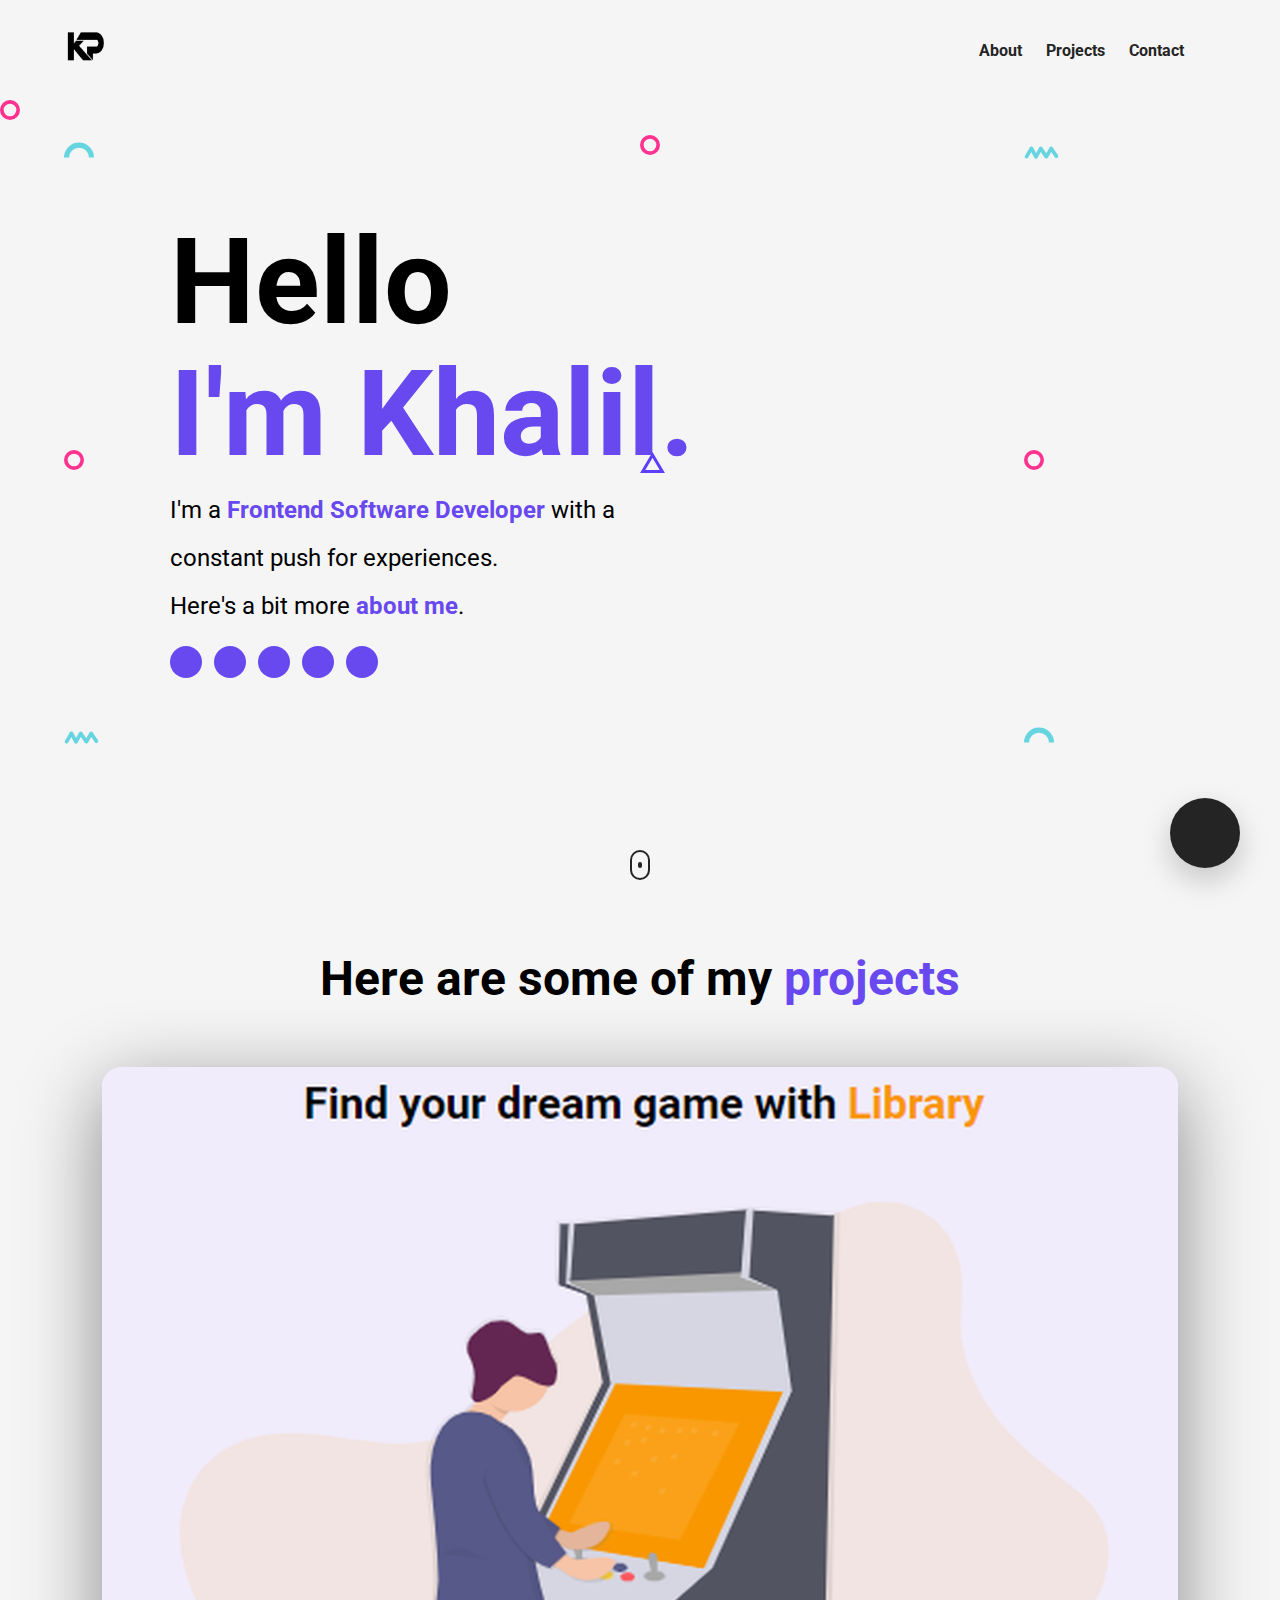
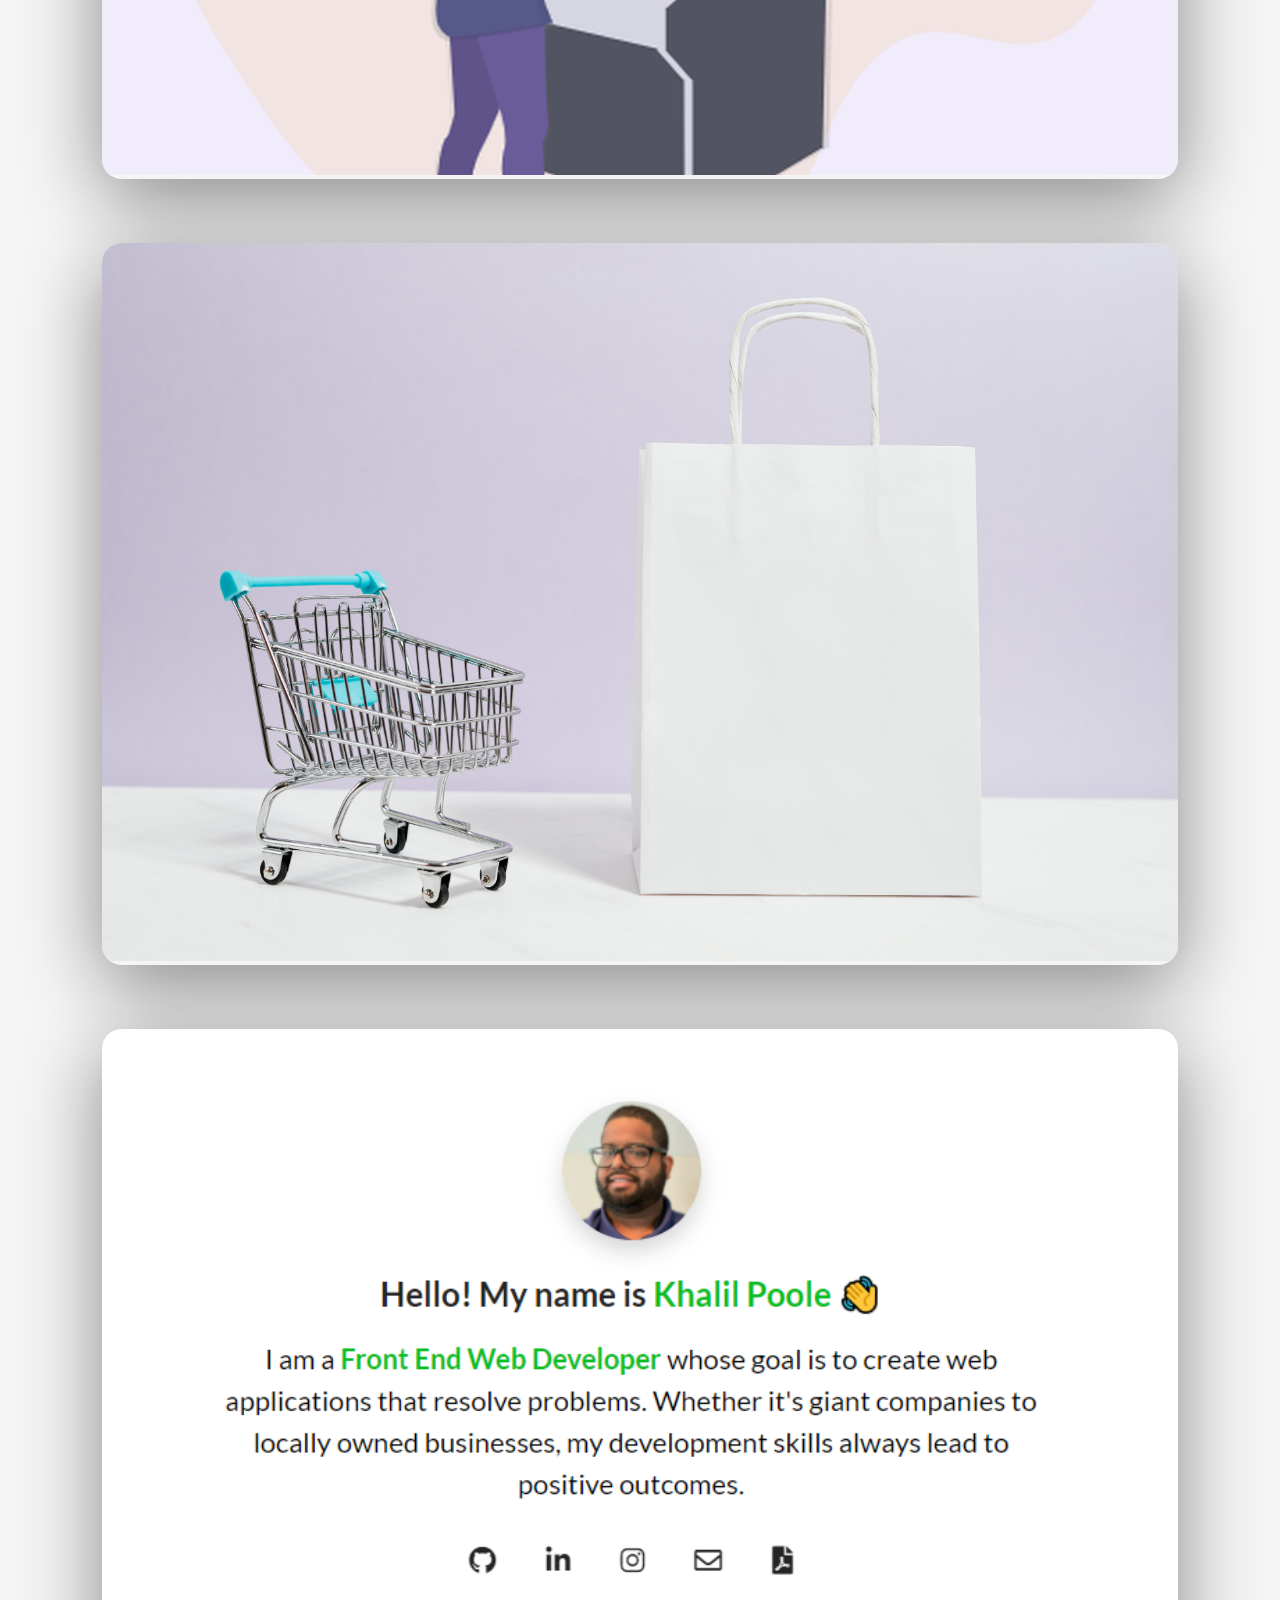
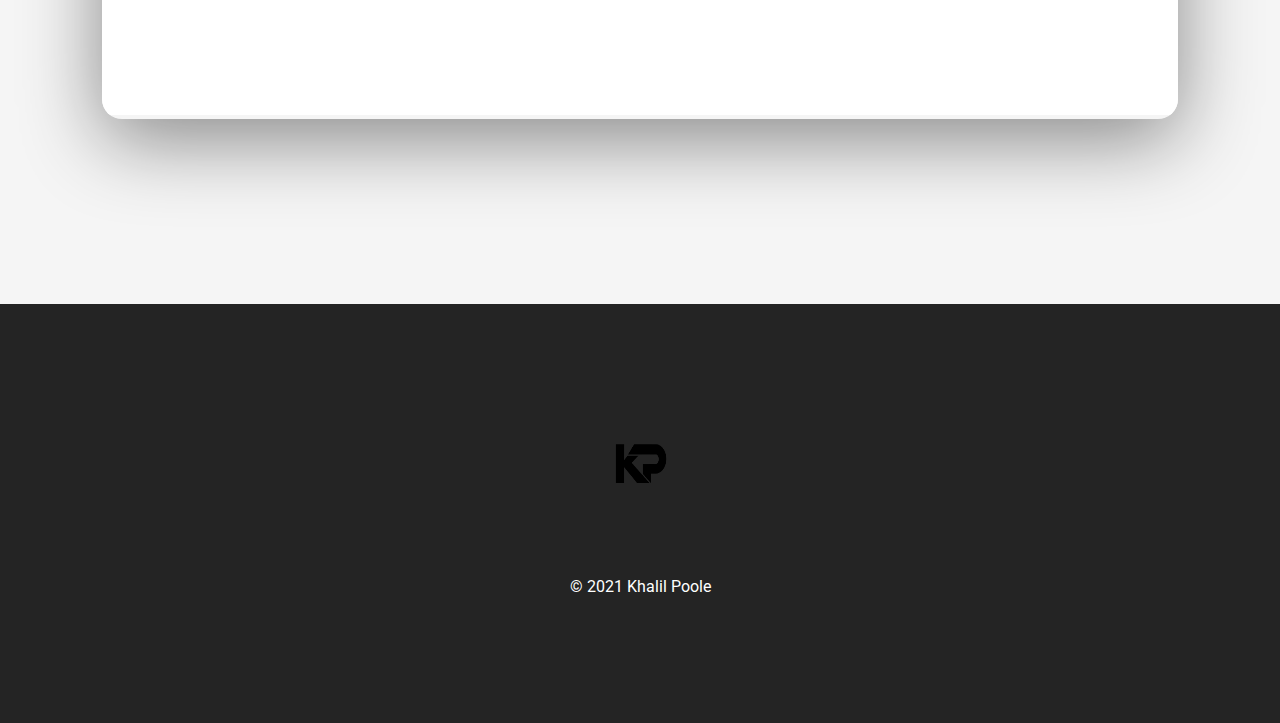
==== index.html @ 21317ccb "Updated Resume" ====
<!DOCTYPE html>
<html lang="en">

<head>
    <meta charset="UTF-8">
    <meta http-equiv="X-UA-Compatible" content="IE=edge">
    <meta name="viewport" content="width=device-width, initial-scale=1.0">
    <link rel="stylesheet" href="styles.css">
    <script src="app.js"></script>
    <script src="https://kit.fontawesome.com/c8e4d183c2.js" crossorigin="anonymous"></script>
    <title>Khalil Poole</title>
    <script type="text/javascript" src="https://cdn.jsdelivr.net/npm/emailjs-com@3/dist/email.min.js"></script>
    <script type="text/javascript">
        (function () {
            emailjs.init("user_VnzhlwlmrXYTBYsgRkktB");
        })();
    </script>
</head>

<body>
    <section id="landing-page" onmousemove="moveBackground(event)">
        <nav>
            <figure>
                <img id="personal-logo" src="logonew.png" alt="">
            </figure>
            <ul class="nav__link--list">
                <li class="nav__link" onclick="toggleModal()">
                    <a href="#" class="
                    nav__link--anchor
                    link__hover-effect
                    link__hover-effect--black">About</a>
                </li>
                <li class="nav__link">
                    <a href="#projects" class="
                    nav__link--anchor
                    link__hover-effect
                    link__hover-effect--black">Projects</a>
                </li>
                <li class="nav__link" onclick="toggleModal()">
                    <a href="#" class="
                    nav__link--anchor
                    link__hover-effect
                    link__hover-effect--black">Contact</a>
                </li>
                <li class="nav__link click">
                    <a href="#" class="
                    nav__link--anchor
                    link__hover-effect
                    link__hover-effect--black
                    "><i class="fas fa-adjust" onclick="toggleContrast()"></i></a>
                </li>
            </ul>
        </nav>
        <header class="header">
            <div class="header__content">
                <h1 class="title">Hello</h1>
                <h1 class="title blue">I'm Khalil.</h1>
                <p class="header__para">
                    I'm a <b class="blue">Frontend Software Developer</b> with a constant push
                    for experiences.
                    <br>
                    Here's a bit more <b class="blue click" onclick="toggleModal()">about me</b>.
                </p>
                <div class="social__list">
                    <a href="https://github.com/khalil-poole" class="social__link click">
                        <i class="fab fa-github"></i>
                    </a>
                    <a href="https://www.linkedin.com/in/khalilpoole/" class="social__link click">
                        <i class="fab fa-linkedin-in"></i>
                    </a>
                    <a href="https://twitter.com/KP_Develops" class="social__link click">
                        <i class="fab fa-twitter"></i>
                    </a>
                    <a href="https://www.instagram.com/kp_develops/" class="social__link click">
                        <i class="fab fa-instagram"></i>
                    </a>
                    <a href="Resume10-18-23Latest.pdf" target="_blank" class="social__link click">
                        <i class="fas fa-file-pdf"></i>
                    </a>
                </div>
            </div>
        </header>
        <a href="#">
            <button class="mail__btn click" onclick="toggleModal()">
                <i class=" fas fa-envelope"></i>
            </button>
        </a>
        <a href="#projects" class="scroll">
            <div class="scroll__icon click"></div>
        </a>
        <div class="modal">
            <div class="modal__half modal__about">
                <h3 class="modal__title">Here's a bit about me</h3>
                <h4 class="modal__sub--title modal__sub--title--about">Frontend Software Developer</h4>
                <p class="modal__para">
                    I'm a 30 year-old <b class="blue">front end web developer</b> with a strong passion for delivering
                    great <b class="blue">user
                        experiences.</b>
                    <br>
                    I currently solve extremely difficult engineering problems and learn new challenges from others
                    consisting of some of the most <b class="blue">talented</b> and <b class="blue">experienced</b>
                    software developers every day.
                </p>
                <div class="modal__languages">
                    <figure class="modal__language">
                        <img class="modal__language--img"
                            src="https://upload.wikimedia.org/wikipedia/commons/thumb/3/38/HTML5_Badge.svg/240px-HTML5_Badge.svg.png"
                            alt="">
                        <span class="language__name">HTML</span>
                    </figure>
                    <figure class="modal__language">
                        <img class="modal__language--img"
                            src="https://cdn.iconscout.com/icon/free/png-256/css-131-722685.png" alt="">
                        <span class="language__name">CSS</span>
                    </figure>
                    <figure class="modal__language">
                        <img class="modal__language--img"
                            src="https://cdn.iconscout.com/icon/free/png-256/javascript-1-225993.png" alt="">
                        <span class="language__name">JavaScript</span>
                    </figure>
                    <figure class="modal__language">
                        <img class="modal__language--img"
                            src="https://cdn.iconscout.com/icon/free/png-256/react-3-1175109.png" alt="">
                        <span class="language__name">React</span>
                    </figure>
                    <figure class="modal__language">
                        <img class="modal__language--img"
                            src="https://cdn.iconscout.com/icon/free/png-128/angular-3-226070.png" alt="">
                        <span class="language__name">Angular</span>
                    </figure>
                </div>
            </div>
            <div class="modal__half modal__contact">
                <i class="fas fa-times modal__exit click" onclick="toggleModal()"></i>
                <h3 class="modal__title modal__title--contact">
                    Let's have a chat!
                </h3>
                <h4 class="modal__sub--title modal__sub-title--contact">
                    I love to hear from you about amazing opportunities.
                </h4>
                <form id="contact__form" onsubmit="contact(event)">
                    <div class="form__item">
                        <label class="form__item--label">Name</label>
                        <input type="text" class="input" name="user_name" required></input>
                    </div>
                    <div class="form__item">
                        <label class="form__item--label">Email</label>
                        <input type="email" class="input" name="user_email" required></input>
                    </div>
                    <div class="form__item">
                        <label class="form__item--label">Message</label>
                        <textarea type="text" class="input" name="message" required></textarea>
                    </div>
                    <button id="contact__submit" class="form__submit">
                        Send
                    </button>
                </form>
                <div class="modal__overlay modal__overlay--loading">
                    <i class="fas fa-spinner"></i>
                </div>
                <div class="modal__overlay modal__overlay--success">
                    Thanks for the message! Looking forward to speaking to you soon.
                </div>
            </div>
        </div>
        <img src="semi circle.svg" class="shape shape--0">
        <img src="circle.svg" class="shape shape--1">
        <img src="squiggly.svg" class="shape shape--2">
        <img src="circle.svg" class="shape shape--3">
        <img src="triangle.svg" class="shape shape--4">
        <img src="circle.svg" class="shape shape--5">
        <img src="squiggly.svg" class="shape shape--6">
        <img src="circle.svg" class="shape shape-7">
        <img src="semi circle.svg" class="shape shape--8">
    </section>
    <section id="projects">
        <div class="container">
            <div class="row">
                <h1 class="section__title">
                    Here are some of my <span class="blue">projects</span>
                </h1>
                <ul class="project__list">
                    <li class="project">
                        <div class="project__wrapper">
                            <img src="ProjectScreen3.png" class="project__img" alt="">
                            <div class="project__wrapper--bg"></div>
                            <div class="project__description">
                                <h3 class="project__description--title">
                                    E-Commerce
                                </h3>
                                <h4 class="project__description--sub-title">
                                    HTML, CSS, JavaScript, React
                                </h4>
                                <p class="project__description--para">
                                    Utilizing best practices for the front-end to create an ease-of-use UI for clients.
                                </p>
                                <div class="project__description--links">
                                    <a href="https://github.com/khalil-poole/commerce-react"
                                        class="project__description--link">
                                        <i class="fab fa-github"></i>
                                    </a>
                                    <a href="https://commerce-app-react.herokuapp.com/"
                                        class="project__description--link">
                                        <i class="fas fa-link"></i>
                                    </a>
                                </div>
                            </div>
                        </div>
                        <div class="project__wrapper">
                            <img src="pexels3.jpg" class="project__img" alt="">
                            <div class="project__wrapper--bg"></div>
                            <div class="project__description">
                                <h3 class="project__description--title">
                                    Email Marketing
                                </h3>
                                <h4 class="project__description--sub-title">
                                    HTML, CSS
                                </h4>
                                <p class="project__description--para">
                                    Ready to advertise a new product? This coding template will always be ready to show
                                    off the latest and greatest for the public to see!
                                </p>
                                <div class="project__description--links">
                                    <a href="https://github.com/khalil-poole/html-email-august-2021"
                                        class="project__description--link">
                                        <i class="fab fa-github"></i>
                                    </a>
                                    <a href="https://khalil-poole.github.io/html-email-august-2021/"
                                        class="project__description--link">
                                        <i class="fas fa-link"></i>
                                    </a>
                                </div>
                            </div>
                        </div>
                        <div class="project__wrapper">
                            <img src="EarlyPortfolio.png" class="project__img" alt="">
                            <div class="project__wrapper--bg"></div>
                            <div class="project__description">
                                <h3 class="project__description--title">
                                    My First Portfolio
                                </h3>
                                <h4 class="project__description--sub-title">
                                    HTML, CSS
                                </h4>
                                <p class="project__description--para">
                                    This was early on in my coding journey. I decided to use this to showcase how far I
                                    have come
                                    and my drive to further expand on my experiences going from this point.
                                </p>
                                <div class="project__description--links">
                                    <a href="https://github.com/khalil-poole/portfolio-first"
                                        class="project__description--link">
                                        <i class="fab fa-github"></i>
                                    </a>
                                    <a href="https://khalil-poole.github.io/portfolio-first/"
                                        class="project__description--link">
                                        <i class="fas fa-link"></i>
                                    </a>
                                </div>
                            </div>
                        </div>
                    </li>
                </ul>
            </div>
        </div>
    </section>
    <footer>
        <div class="container">
            <div class="row footer__row">


                <figure>
                    <img src="logonew.png" class="footer__logo--img" alt="">
                </figure>
                <div class="footer__social--list">
                    <a href="https://github.com/khalil-poole" target="_blank" class="
                            footer__social--link
                            link__hover-effect
                            link__hover-effect--white
                            ">
                            <i class="fab fa-github fa-3x"></i>
                    </a>

                    <a href="https://www.linkedin.com/in/khalilpoole/" target="_blank" class="
                            footer__social--link
                            link__hover-effect
                            link__hover-effect--white
                            ">
                            <i class="fab fa-linkedin-in fa-3x"></i>
                    </a>

                    <a href="https://twitter.com/KP_Develops" target="_blank" class="
                            footer__social--link
                            link__hover-effect
                            link__hover-effect--white
                            ">
                            <i class="fab fa-twitter fa-3x"></i>
                    </a>

                    <a href="https://www.instagram.com/kp_develops/" target="_blank" class="
                    footer__social--link
                    link__hover-effect
                    link__hover-effect--white
                    ">
                    <i class="fab fa-instagram fa-3x"></i>
                    </a>

                    <a href="Resume10-18-23Latest.pdf" target="_blank" class="
                            footer__social--link
                            link__hover-effect
                            link__hover-effect--white
                            ">
                            <i class="fas fa-file-pdf fa-3x"></i>
                    </a>

                </div>
                <div class="footer__copyright">© 2021 Khalil Poole</div>
            </div>
    </footer>
</body>

</html>
---- styles.css ----
@import url('https://fonts.googleapis.com/css2?family=Roboto:wght@100;300;400;500;700;900&display=swap');

* {
    margin: 0;
    padding: 0;
    box-sizing: border-box;
    font-family: 'Roboto', sans-serif;
}

html {
    scroll-behavior: smooth;
}

li {
    list-style-type: none;
}


p {
    line-height: 1.5;
    font-size: 16px;
}

a {
    text-decoration: none;
}

button {
    cursor: pointer;
}

section {
    background-color: rgb(245, 245, 245);
    transition: all 300ms ease;
}

input, textarea {
    width: 100%;
    background-color: #242424;
    color: #fff;
    outline: none;
    border: 3px solid #c0c4cc;
    border-top: none;
    border-left: none;
    border-right: none;
    height: 40px;
    transition: all 300ms ease;
}

input:hover,
textarea:hover {
    border-color: #dcdfe6;
}

input:focus,
textarea:focus {
    border-color: #6849f0;
}

textarea {
    resize: vertical;
    height: 100px;
    margin-top: 8px;
}

label {
    font-size: 14px;
    font-weight: bold;
}





.container {
    padding: 50px 0;
    width: 100%;
}

.row {
    width: 100%;
    max-width: 1100px;
    margin: 0 auto;
    padding: 0 12px;
}

.header {
    /*Centering to the page*/ 
    position: absolute;
    top: 50%;
    left: 50%;
    transform: translate(-50%, -50%);
    /*-----------------*/
    width: 100%;
    max-width: 1000px;
    padding: 0 30px;
}

.header__para {
    font-size: 24px;
    line-height: 2;
    max-width: 500px;
}

.social__list {
    margin-top: 16px;
    display: flex;
}

.social__link {
    background-color: #6849f0;
    color: #fff;
    padding: 6px;
    width: 32px;
    height: 32px;
    font-size: 14px;
    margin-right: 12px;
    display: flex;
    justify-content: center;
    align-items: center;
    border-radius: 50%;
}

.click {
    cursor: pointer;
    transition: all 300ms ease;
}

.click:hover {
    transform: scale(1.1);
}

.click:active {
    transform: scale(0.8);
}

.title {
    font-size: 120px;
    margin-bottom: 12px;
    text-align: left;
    line-height: 1;
}


.blue {
    color: #6849f0 !important;
}

.link__hover-effect {
    position: relative;
}

.link__hover-effect:after {
    content: "";
    position: absolute;
    bottom: -3px;
    height: 3px;
    width: 0;
    left: 0;;
    transition: all 300ms ease;
}

.link__hover-effect--white:after {
    background-color: #fff;
}

.link__hover-effect--black:after {
    background-color: #242424;
}

.link__hover-effect:hover:after {
    left: 0;
    width: 100%;
}

nav, 
.scroll, 
.header {
    opacity: 1;
    visibility: visible;
    transition: all 600ms 800ms;
}

.modal--open nav, 
.modal--open .scroll, 
.modal--open .header {
    opacity: 0;
    visibility: hidden;
    transition: all 400ms;
}


/*DARK MODE*/
.dark-theme .title,
.dark-theme .section__title,
.dark-theme .section__sub-title,
.dark-theme .nav__link--anchor,
.dark-theme .fa-adjust,
.dark-theme .header__para
{
    color: #fff;
}

.dark-theme section {
    background-color: #242424;
}

.dark-theme #personal-logo,
.dark-theme .footer__logo--img {
    filter: invert();
}

.dark-theme .scroll__icon {
    border-color: #fff;
}

.dark-theme .scroll__icon:after
.dark-theme .link__hover-effect--black:after {
    background-color: #fff;
}


.dark-theme .mail__btn {
    background-color: #fff;
    color: #242424;
}


/*=============================================================================*/


/*LANDING PAGE*/

#landing-page {
    min-height: 100vh; /*Skips the next section*/

}

.mail__btn {
    width: 70px;
    height: 70px;
    font-size: 32px;
    border-radius: 50%;
    border: none;
    background-color: #242424;
    color: #fff;
    position: absolute;
    bottom: 32px;
    right: 40px;
    position: fixed;
    z-index: 100;
    box-shadow: 0 12px 30px 0 rgb(0, 0, 0, 0.2);
}

.scroll {
    position: absolute;
    bottom: 20px;
    left: 50%;
    transform: translateX(-50%);
}

.scroll__icon {
    width: 20px;
    height: 30px;
    border: 2px solid #242424;
    border-radius: 24px;
    display: flex;
    align-items: center;
    justify-content: center;
}

.scroll__icon:after {
    content: "";
    width: 4px;
    height: 6px;
    background-color: #242424;
    border-radius: 2px;
    animation: scroll 1000ms infinite alternate-reverse;
}

@keyframes scroll {
    0% {
        transform: translateY(3px);
    }

    100% {
        transform: translateY(-3px);
    }
}


/*=============================================================================*/



/*NAVIGATION*/

nav {
    display: flex;
    justify-content: space-between;
    align-items: center;
    width: 100%;
    max-width: 1200px;
    margin: 0 auto;
    height: 100px;
    padding: 0 20px;
}

.nav__link--list {
   display: flex;
}

.nav__link {
    margin: 0 12px;
}

.nav__link--anchor {
    text-decoration: none;
    font-size: 16px;
    color: #242424;
    font-weight: 700;
}

#personal-logo {
    width: 50px;
    height: 50px;
}

.fa-adjust {
    font-size: 20px;
}

/*=============================================================================*/


/*MODAL*/


.modal {
    position: absolute;
    top: 50%;
    left: 50%;
    transform: translate(-50%, -50%);
    width: 90%;
    max-width: 1100px;
    height: 700px;
    border-radius: 20px;
    overflow: hidden;
    display: flex;
    visibility: hidden;
    z-index: -1;
    transition:  visibility 1s, z-index 1s, box-shadow 0.5s ease;
}

.modal--open .modal {
    z-index: 60;
    box-shadow: 0 20px 80px 0 rgb(0, 0, 0, 0.55);
    visibility: visible;
}

.modal__half {
    width: 50%;
    padding: 40px 72px;
    display: flex;
    flex-direction: column;
    justify-content: center;
    position: relative;
    transition: all 300ms ease-in;
}



.modal--open .modal__about,
.modal--open .modal__contact {
    transform: translateX(0%);
}

.modal__about {
    background-color: rgb(245, 245, 245);
    transform: translateX(-110%);
}

.modal__contact {
    background-color: #242424;
    color: #fff;
    transform: translateX(110%);
}

.modal__languages {
    display: flex;
    flex-wrap: wrap;
}

.modal__language {
    width: 25%;
    padding: 16px;
    position: relative;
    display: flex;
    flex-direction: column;
    align-items: center;
    transition: all 300ms ease;
}

.modal__language:hover .language__name {
    transform: scale(1);
}

.modal__language:hover {
    filter: brightness(80%);
    transform: scale(0.9);
}

.language__name {
    position: absolute;
    bottom: -10px;
    transform: scale(0);
    transition: all 300ms ease;
}

.modal__language--img {
    width: 100%;
}

.modal__title {
    font-size: 26px;
}

.modal__sub--title {
    margin: 12px 0 24px 0;
    font-size: 14px;
}

.modal__para {
    margin-bottom: 12px;
    line-height: 1.75;
}

.form__item {
    margin-bottom: 20px;
}

.form__submit {
    background-color: #6849f0;
    border: 2px solid #6849f0;
    color: #fff;
    font-weight: 700;
    width: 100%;
    max-width: 240px;
    padding: 12px 24px;
    font-size: 20px;
    transition: all 300ms ease;
}

.form__submit:hover {
    border-color: #fff;
    background-color: transparent;
}

.form__submit:active {
    border-color: #6849f0;
    color: #6849f0;
}

.modal__overlay {
    position: absolute;
    top: 0;
    left: 0;
    width: 100%;
    height: 100%;
    display: flex;
    align-items: center;
    justify-content: center;
    z-index: -1;
    display: none;
}

.modal__overlay--loading {
    background-color: #242424;
    font-size: 80px;
    
}



.modal__overlay--success {
   background-color: #4bb543;
   font-size: 40px;
   font-weight: 700;
   text-align: center;
   padding: 28px;
}

.modal__overlay--visible {
    z-index: 1;
    display: flex;
}

.fa-spinner {
    animation: spinner 750ms infinite linear;
}

@keyframes spinner {
    0% {
        transform: rotate(0);
    }

    100% {
        transform: rotate(360deg);
    }
}

.modal__exit {
    position: absolute;
    top: 30px;
    right: 40px;
    color: #fff;
    font-size: 36px;
    z-index: 100;
}

/*=============================================================================*/



/*PROJECTS*/

.section__title {
    text-align: center;
    font-size: 48px;
    margin-bottom: 60px;
}

.project {
    margin-bottom: 135px;
}

.project__img {
    width: 100%;
    transition: all 600ms ease;
}

.project__wrapper {
    position: relative;
    border-radius: 20px;
    box-shadow: 0 20px 80px 0 rgb(0, 0, 0, 0.45);
    overflow: hidden;
}

.project__wrapper:hover .project__description {
    opacity: 1;
    transform: translateY(-50%);
}

.project__wrapper:hover .project__img {
    transform: scale(1.07);
    filter: blur(5px);
}

.project__description {
    position: absolute;
    top: 50%;
    left: 90px;
    transform: translateY(100%);
    opacity: 0;
    transition: opacity 300ms, transform 450ms ease;
    color: #fff;
    max-width: 550px;
}

.project__wrapper:hover .project__wrapper-bg {
    opacity: 0.7;
    visibility: visible;
}

.project__wrapper--bg {
    position: absolute;
    top: 0;
    left: 0;
    width: 100%;
    height: 100%;
    background-color: #1c1d25;
    opacity: 0;
    transition: all 450ms ease;
    visibility: hidden;
}

.project__description--title {
    font-size: 40px;
}

.project__description--sub-title {
    margin-top: 8px;
}

.project__description--link {
    color: #fff;
    font-size: 20px;
    margin-right: 16px;
}

.project__description--para {
    margin: 16px 0;
}

.project__img {
    width: 100%;
    transition: all 600ms ease;
}

.project__wrapper {
    position: relative;
    border-radius: 20px;
    box-shadow: 0 20px 80px 0 rgb(0, 0, 0, 0.45);
    overflow: hidden;
    margin-bottom: 64px;
}

.project__wrapper:hover .project__description {
    opacity: 1;
    transform: translateY(-50%);
}

.project__wrapper:hover .project__img {
    transform: scale(1.07);
    filter: blur(5px);
}

.project__description {
    position: absolute;
    top: 50%;
    left: 90px;
    transform: translateY(100%);
    opacity: 0;
    transition: opacity 300ms, transform 450ms ease;
    color: #fff;
    max-width: 550px;
}

.project__wrapper:hover .project__wrapper--bg {
    opacity: 0.7;
    visibility: visible;
}

.project__wrapper-bg {
    position: absolute;
    top: 0;
    left: 0;
    width: 100%;
    height: 100%;
    background-color: #1c1d25;
    opacity: 0;
    transition: all 450ms ease;
    visibility: hidden;
}

.project__description--title {
    font-size: 40px;
}

.project__description--sub-title {
    margin-top: 8px;
}

.project__description--link {
    color: #fff;
    font-size: 20px;
    margin-right: 16px;
}

.project__description--para {
    margin: 16px 0;
}

/*=============================================================================*/




/*FOOTER*/

footer {
    position: relative;
    background-color: #242424;
    display: flex;
    padding: 6% 0;
}


.footer__row {
    display: flex;
    flex-direction: column;
    align-items: center;
}

.footer__logo--img {
    width: 70px;
    height: 70px;
}

.footer__social--list {
    width: 100%;
    max-width: 500px;
    display: flex;
    justify-content: space-around;
    margin: 36px;
}

.footer__social--link,
.footer__copyright {
    color: #fff;
}


/*=============================================================================*/


/*SHAPES

first row
height = 15vh;

second row
height = 50vh;

third row
height = 80vh;

first column
width = 5vw;

second column
width = 50vw;

third column
width = 80vw;

*/

.shape {
    position: fixed;

}

.shape--0 {
    top: 15vh;
    left: 5vw;
}

.shape--1 {
    top: 15vh;
    left: 50vw;
}

.shape--2 {
    top: 15vh;
    left: 80vw;
}

.shape--3 {
    top: 50vh;
    left: 5vw;
}

.shape--4 {
    top: 50vh;
    left: 50vw;
}

.shape--5 {
    top: 50vh;
    left: 80vw;
}

.shape--6 {
    top: 80vh;
    left: 5vw;
}

.shape--7 {
    top: 80vh;
    left: 50vw;
}

.shape--8 {
    top: 80vh;
    left: 80vw;
}



/*RESPONSIVE*/ 

/*Small phones, tables, large smart phones*/

@media (max-width: 768px) {
    .title {
        font-size: 80px;
    }
    .header__para {
        font-size: 20px;
    }
    .modal {
        top: 0;
        left: 0;
        height: auto;
        transform: none;
        width: 100%;
        flex-direction: column-reverse;
        border-radius: 0;
    }
    .modal__half {
        width: 100%;
    }
}

/*Smaller Phones*/

@media (max-width: 375px) {
    .title {
        font-size: 52px;
    }
    .header__para {
        font-size: 18px;
    }
    .nav__link:first-child {
        display: none;
    }
    .project__description--para {
        display: none;
    }
    .project__description {
        left: 0;
        padding: 0;
        width: 100%;
        text-align: center;
    }
    .project__description--sub-title {
        margin-bottom: 8px;
    }
    .modal__half {
        padding: 40px;
    }
}
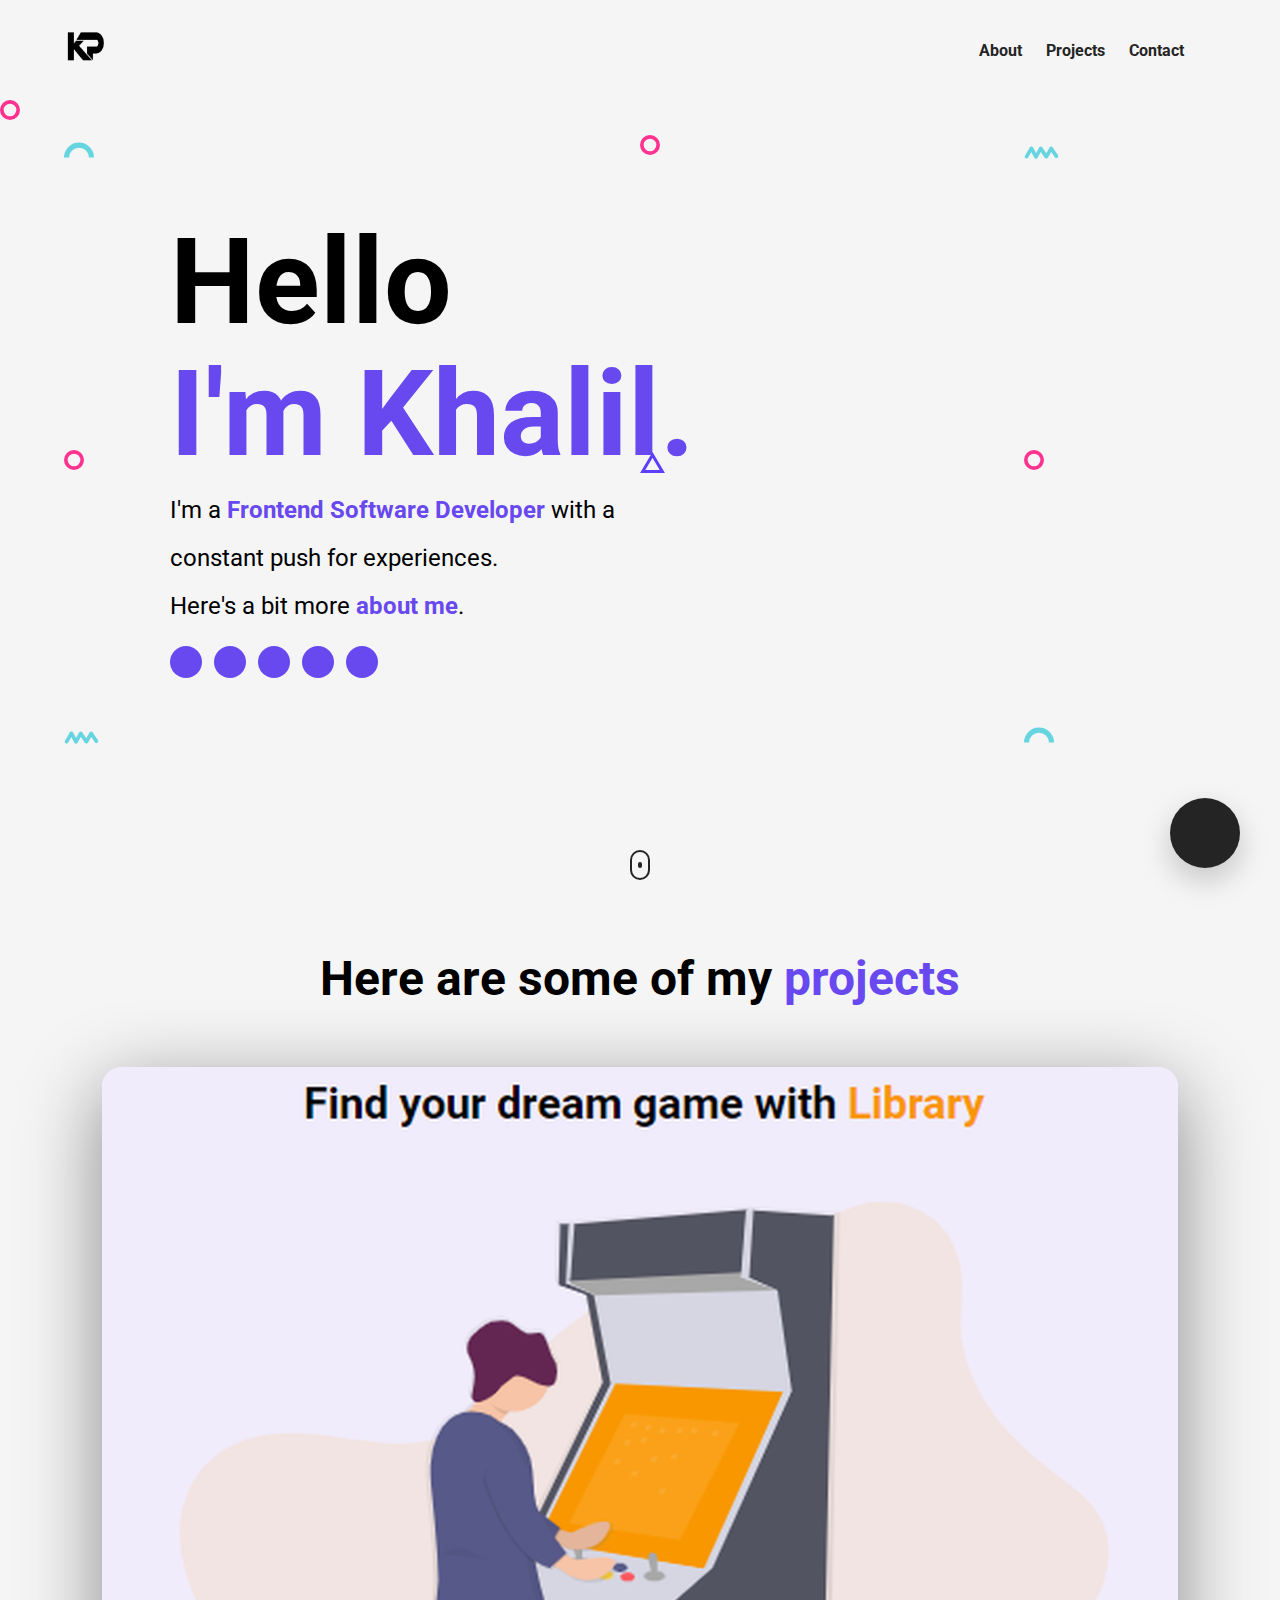
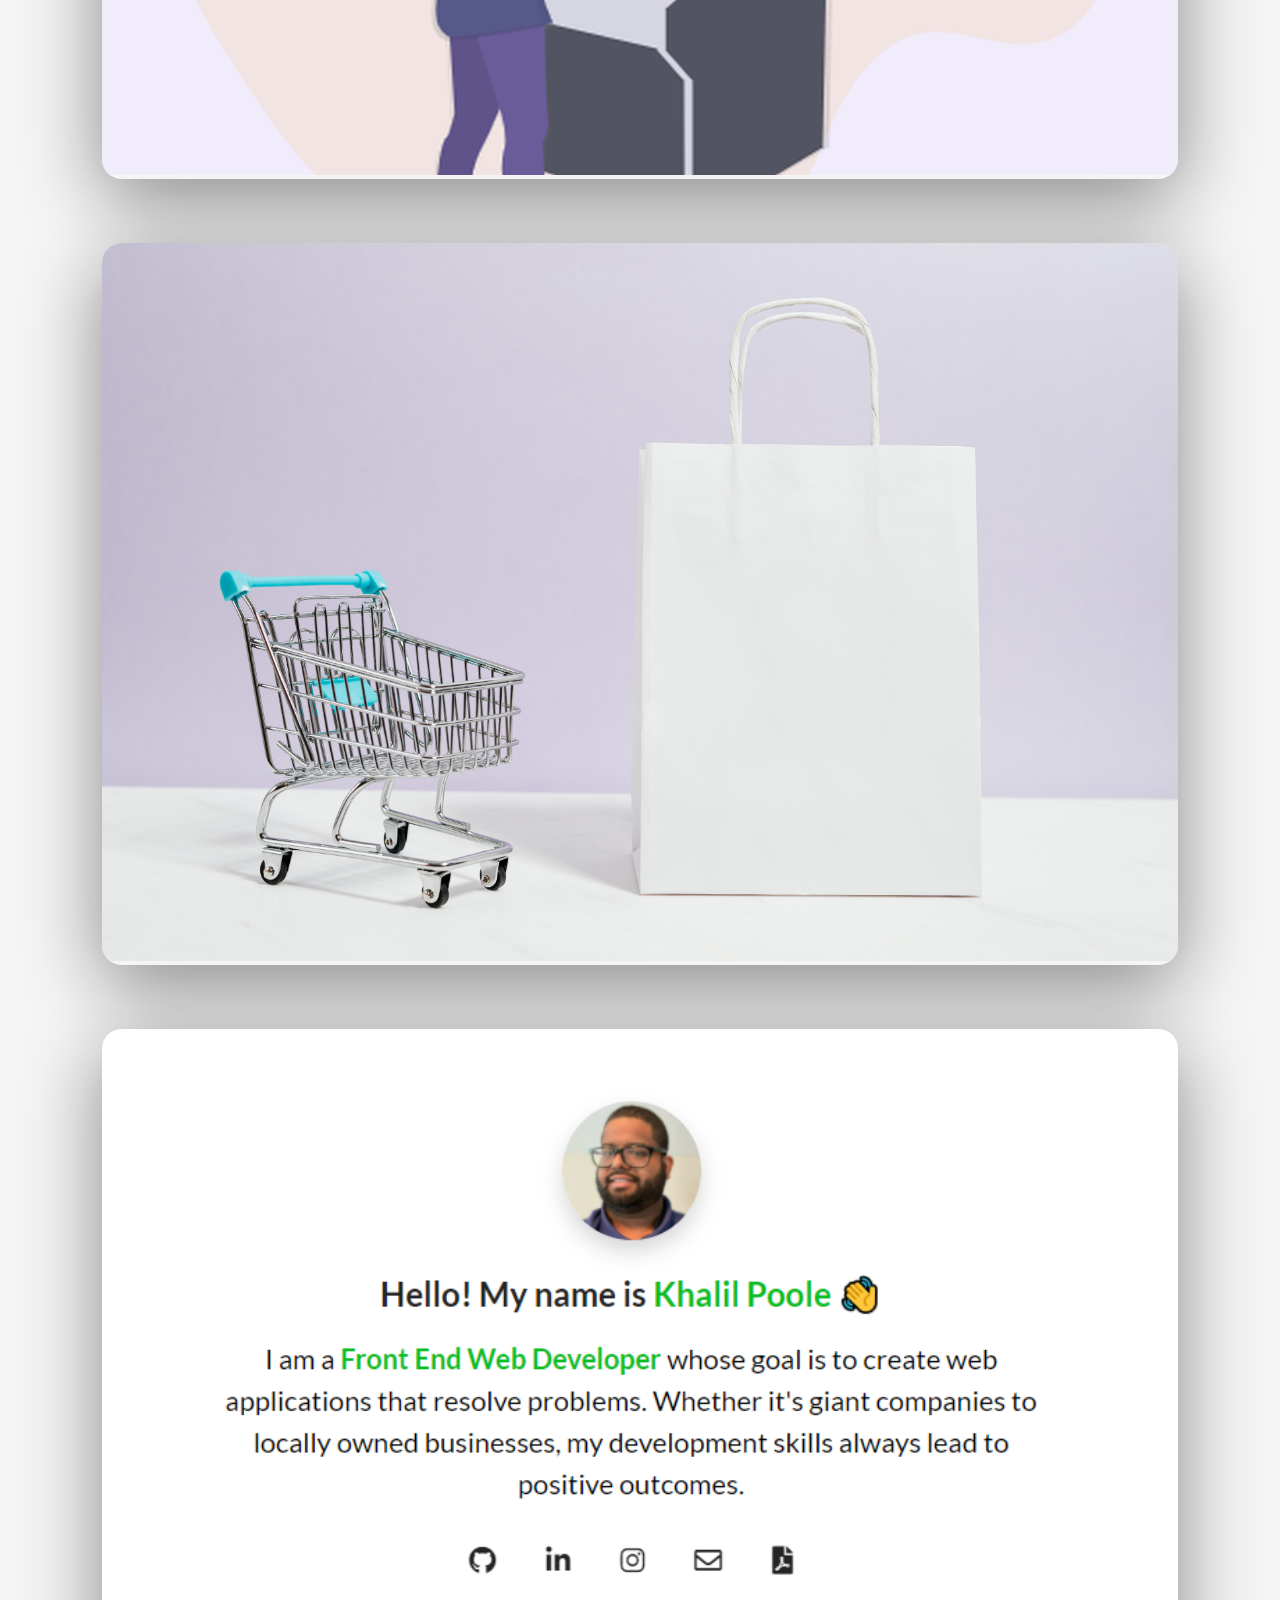
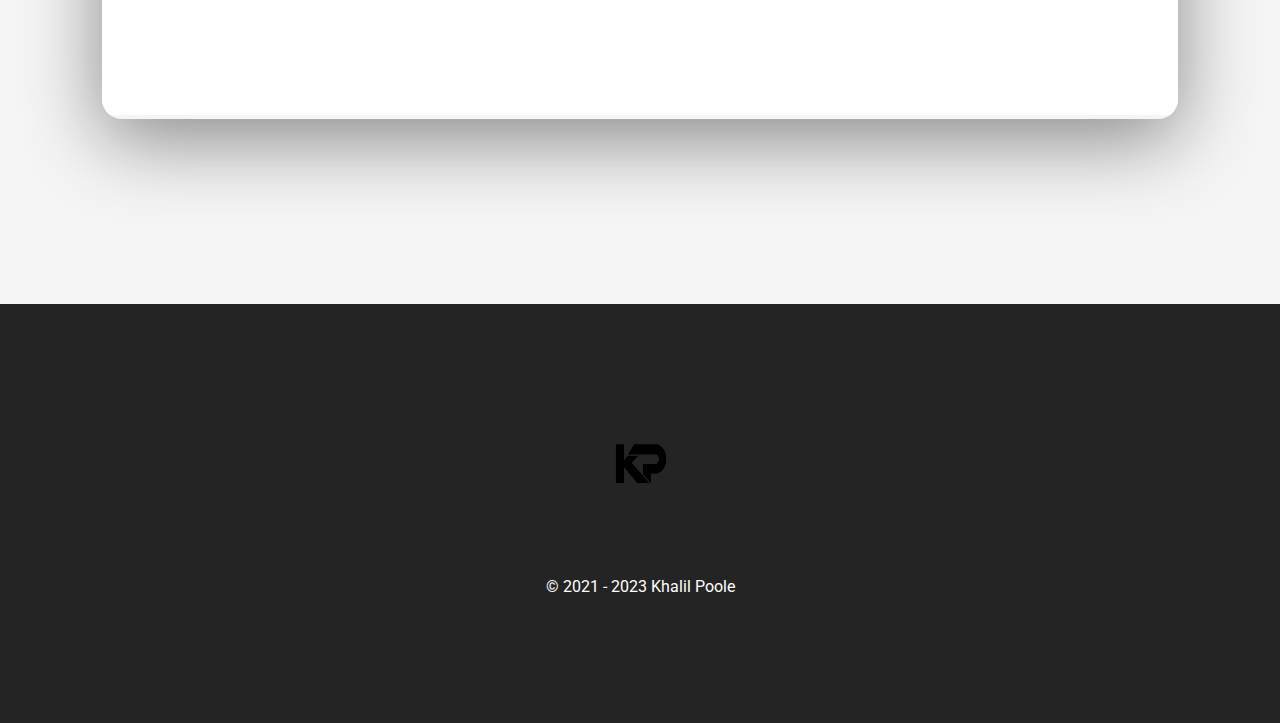
==== commit 632c6756: "index changes" ====
--- a/index.html
+++ b/index.html
@@ -5,7 +5,7 @@
     <meta charset="UTF-8">
     <meta http-equiv="X-UA-Compatible" content="IE=edge">
     <meta name="viewport" content="width=device-width, initial-scale=1.0">
-    <link rel="stylesheet" href="styles.css">
+    <link rel="stylesheet" href="styles.css" >
     <script src="app.js"></script>
     <script src="https://kit.fontawesome.com/c8e4d183c2.js" crossorigin="anonymous"></script>
     <title>Khalil Poole</title>
@@ -314,7 +314,7 @@
                     </a>
 
                 </div>
-                <div class="footer__copyright">© 2021 Khalil Poole</div>
+                <div class="footer__copyright">© 2021 - 2023 Khalil Poole</div>
             </div>
     </footer>
 </body>
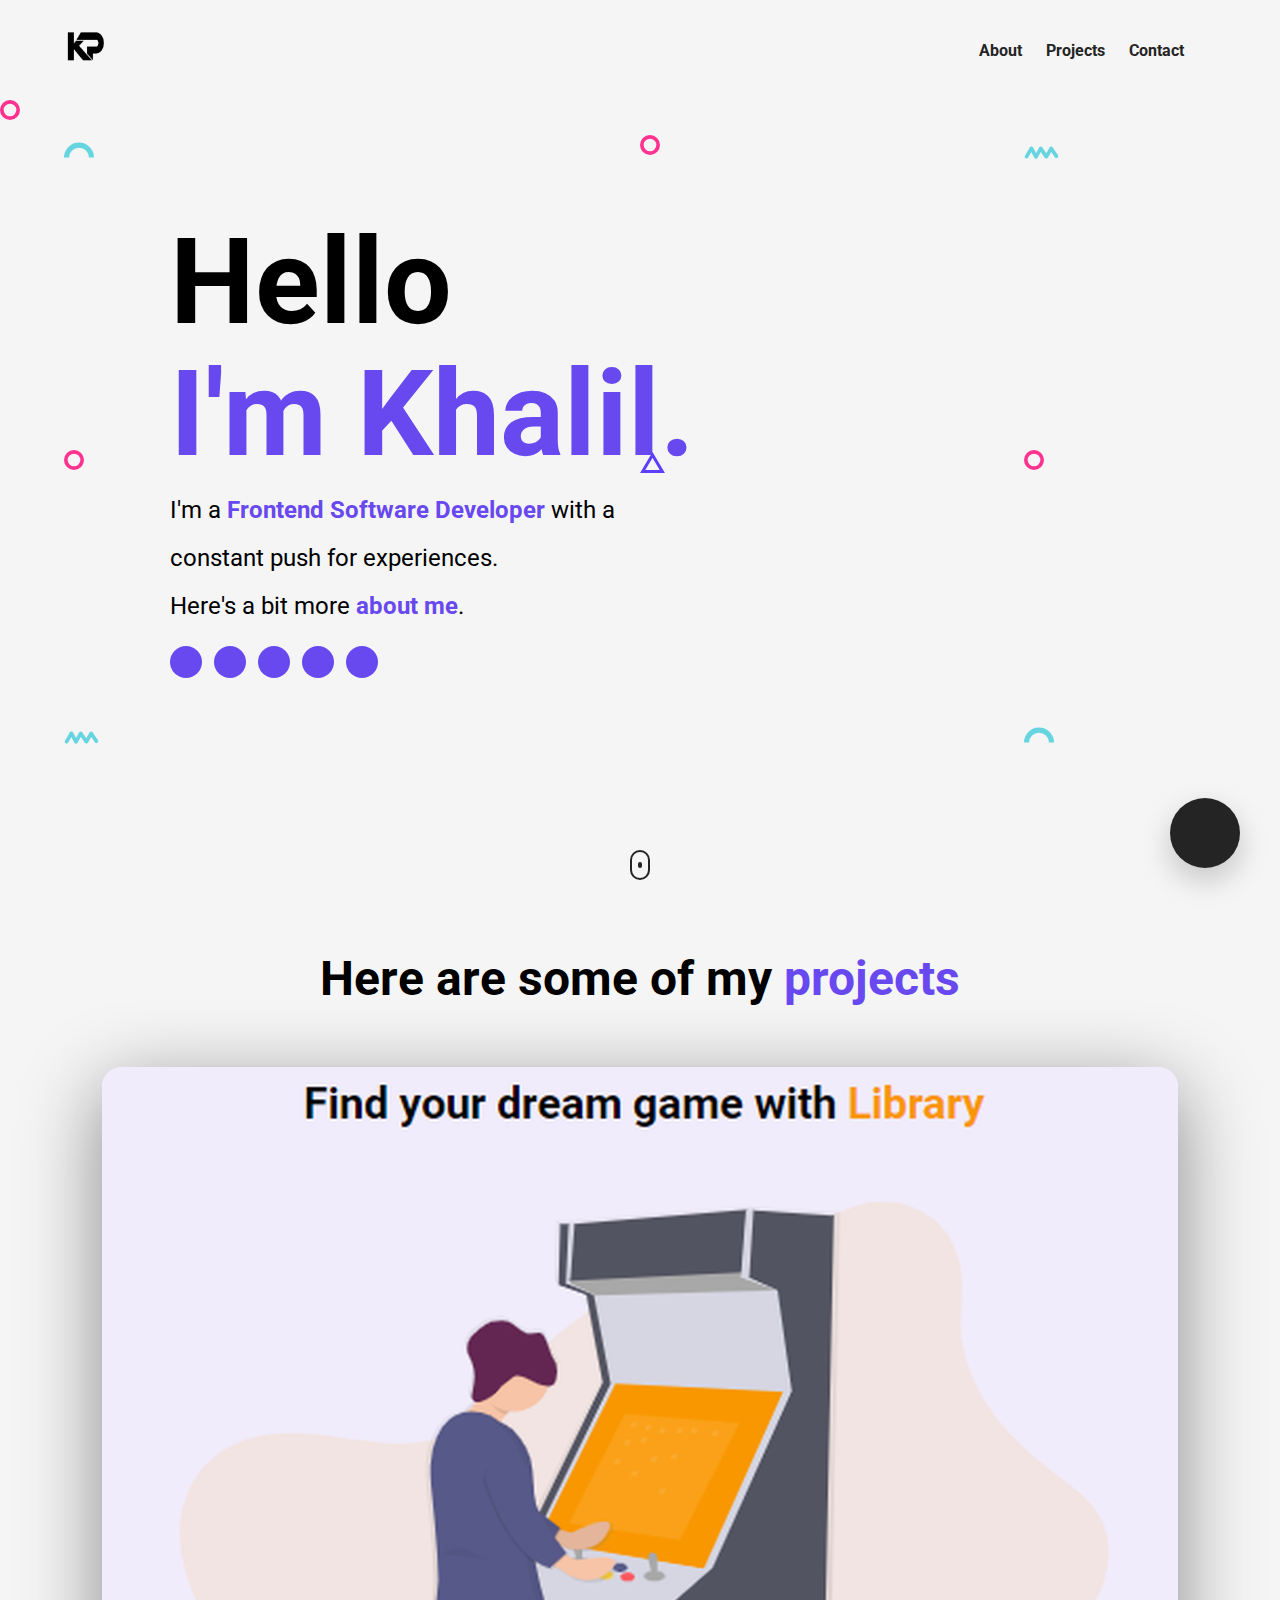
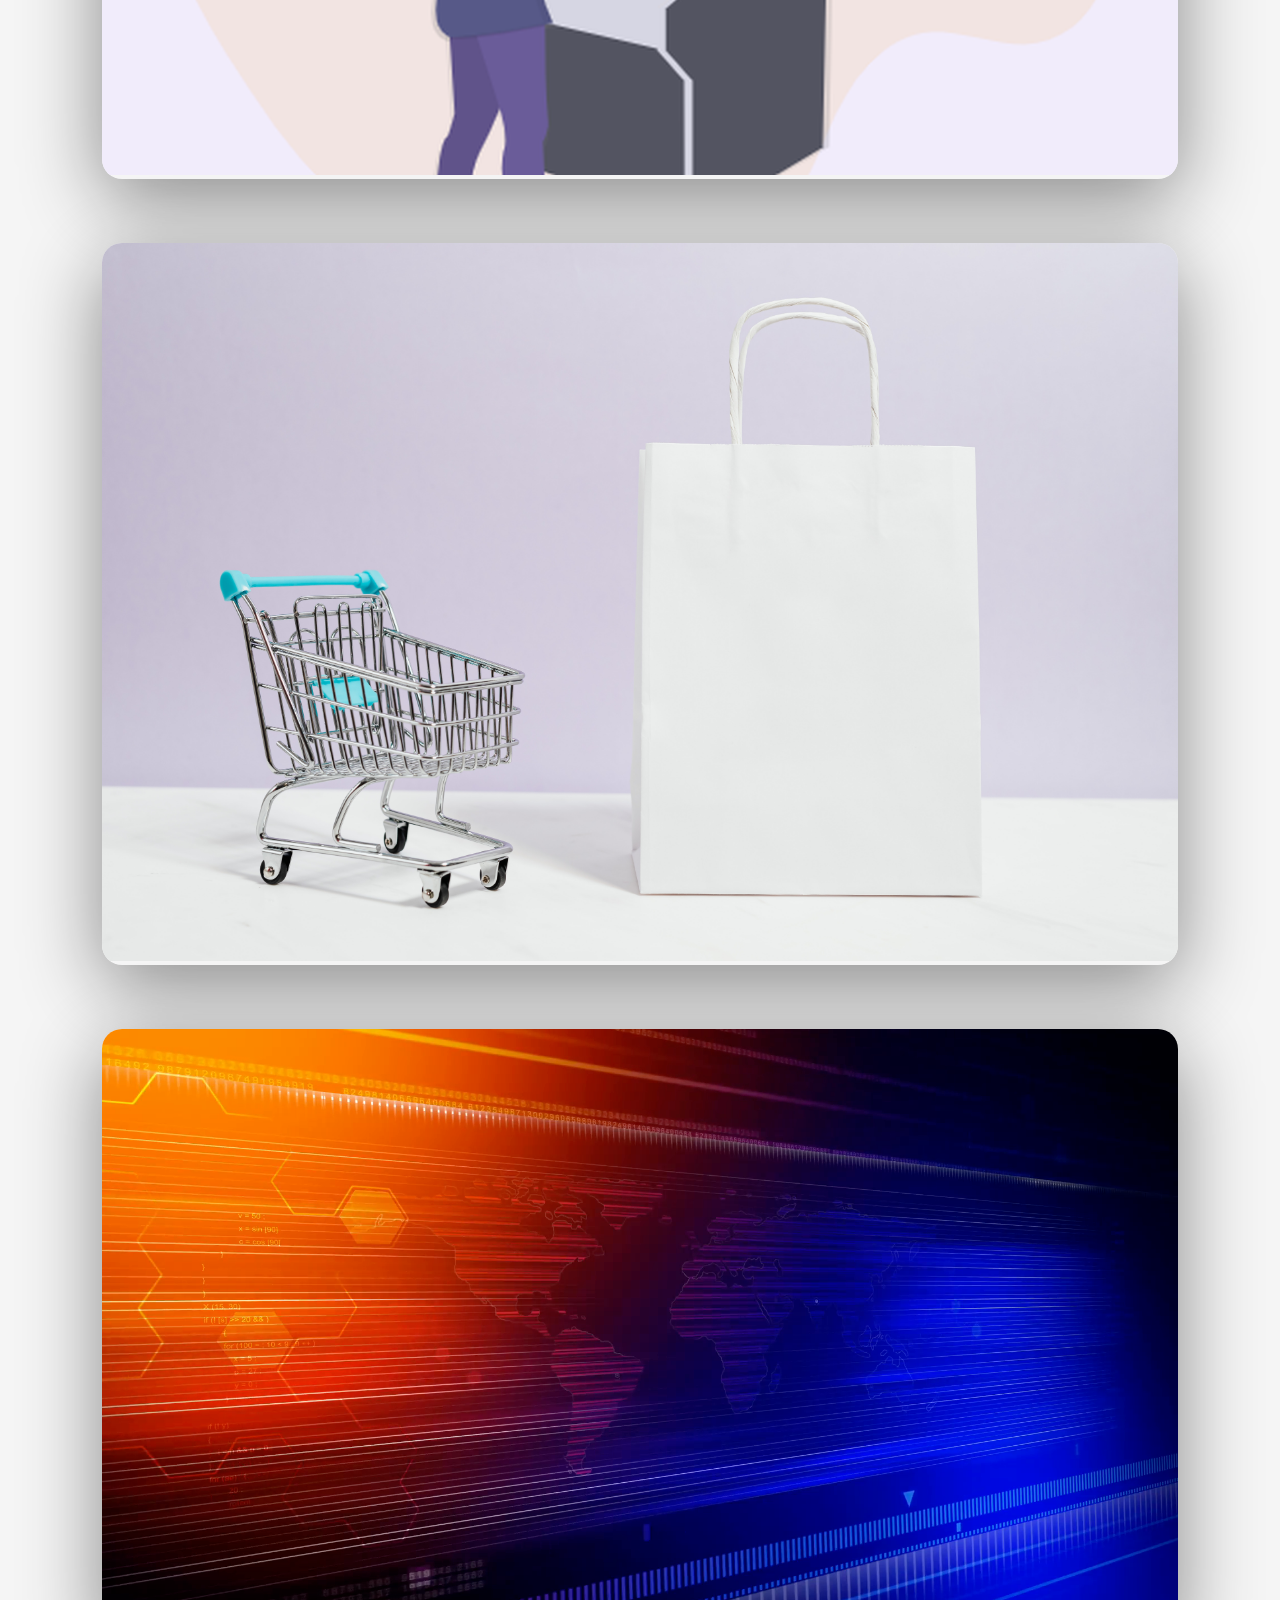
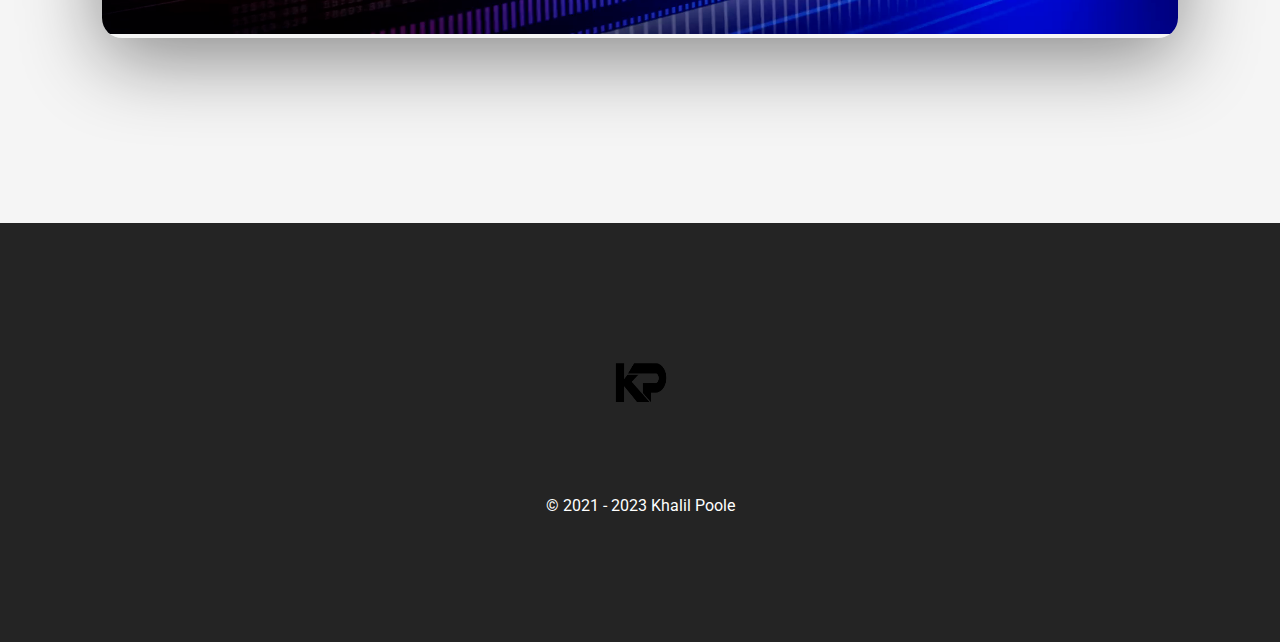
==== commit 389b1ae4: "PortfolioAsOf10-21-23" ====
--- a/index.html
+++ b/index.html
@@ -233,19 +233,17 @@
                             </div>
                         </div>
                         <div class="project__wrapper">
-                            <img src="EarlyPortfolio.png" class="project__img" alt="">
+                            <img src="summarynews.png" class="project__img" alt="">
                             <div class="project__wrapper--bg"></div>
                             <div class="project__description">
                                 <h3 class="project__description--title">
-                                    My First Portfolio
+                                    AI Summarize
                                 </h3>
                                 <h4 class="project__description--sub-title">
-                                    HTML, CSS
+                                    HTML, CSS, JavaScript, React, Redux
                                 </h4>
                                 <p class="project__description--para">
-                                    This was early on in my coding journey. I decided to use this to showcase how far I
-                                    have come
-                                    and my drive to further expand on my experiences going from this point.
+                                    Utilize OpenAI to generate a news articles, and store multiple summaries with this simple, yet very effective application.
                                 </p>
                                 <div class="project__description--links">
                                     <a href="https://github.com/khalil-poole/portfolio-first"
--- a/styles.css
+++ b/styles.css
@@ -702,7 +702,7 @@
     max-width: 500px;
     display: flex;
     justify-content: space-around;
-    margin: 36px;
+    margin: 36px 0;
 }
 
 .footer__social--link,
@@ -840,4 +840,20 @@
     .modal__half {
         padding: 40px;
     }
+}
+
+@media (max-width: 640px) {
+    .project__description--title {
+        font-size: 24px;
+    }
+
+    .project__description--sub-title {
+        margin-bottom: 8px;
+        font-size: 12px;
+    }
+    
+    .project__description--para {
+        display: none;
+    }
+    
 }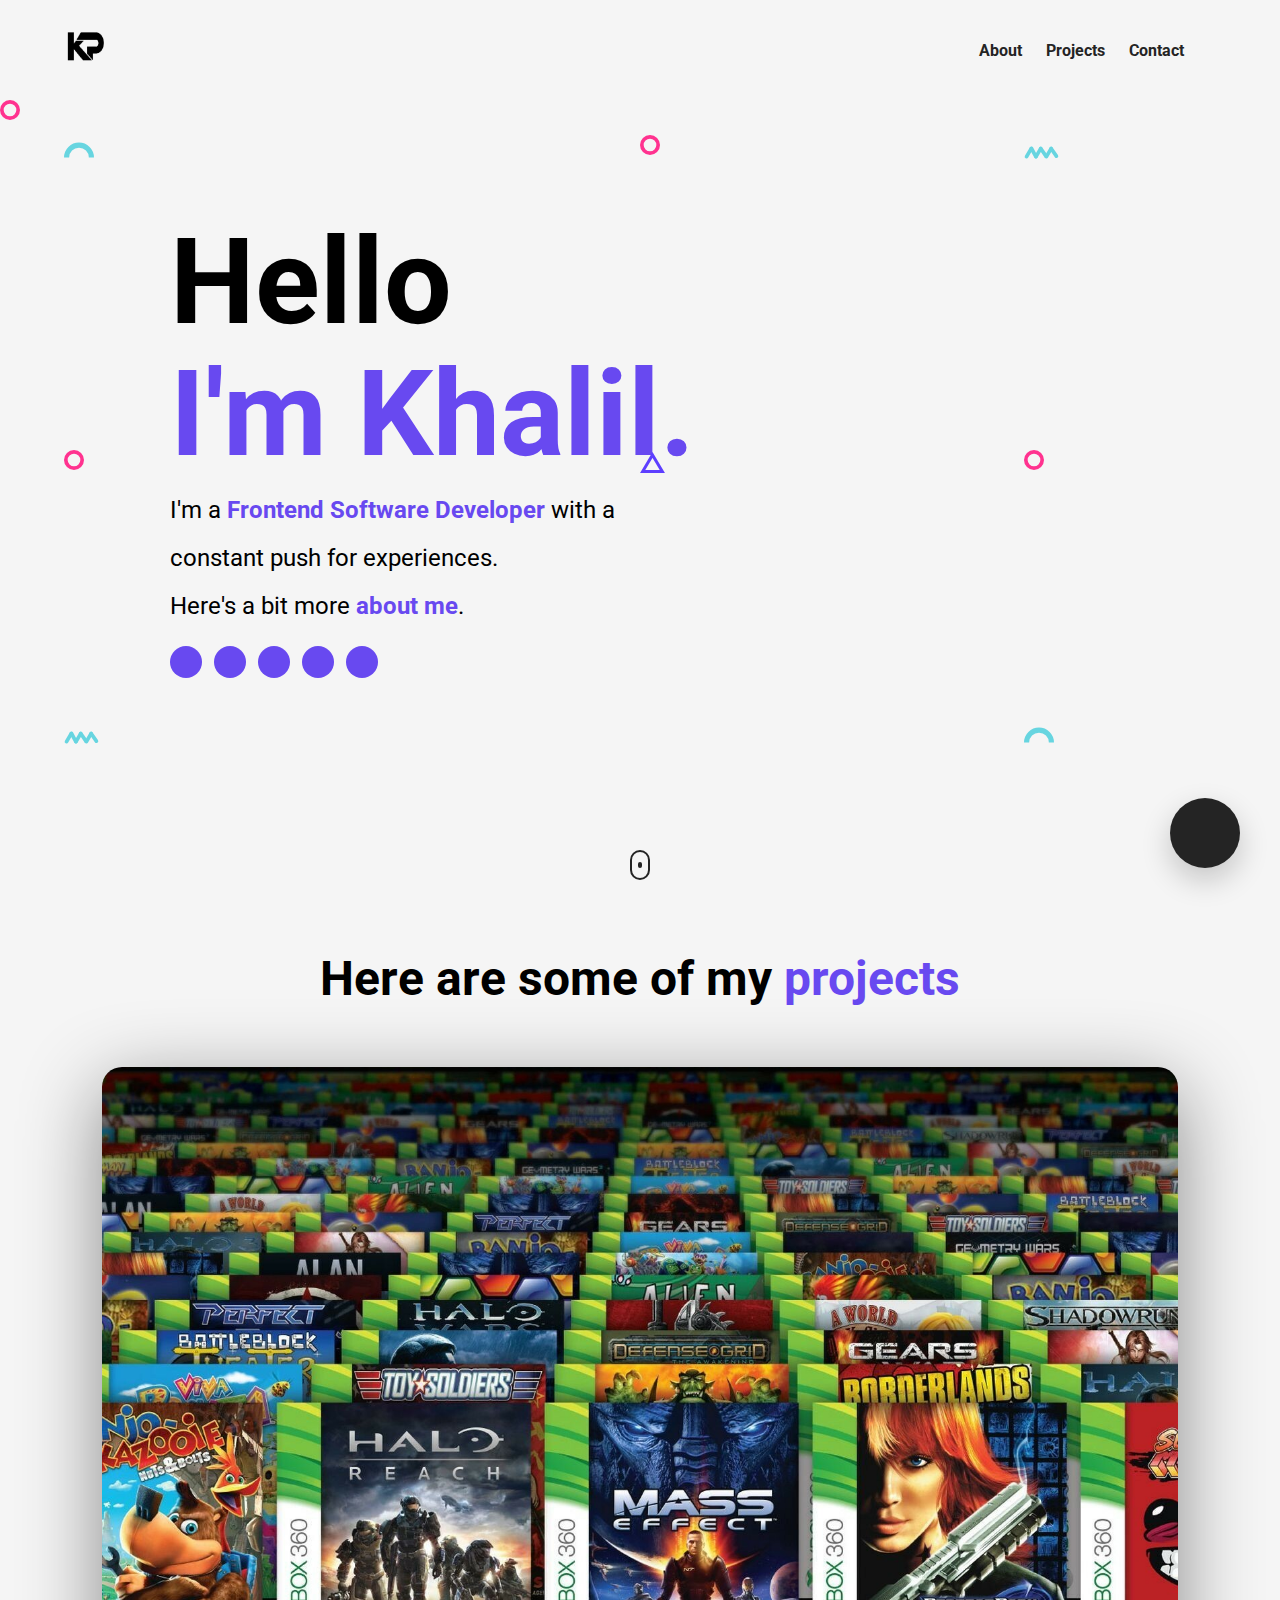
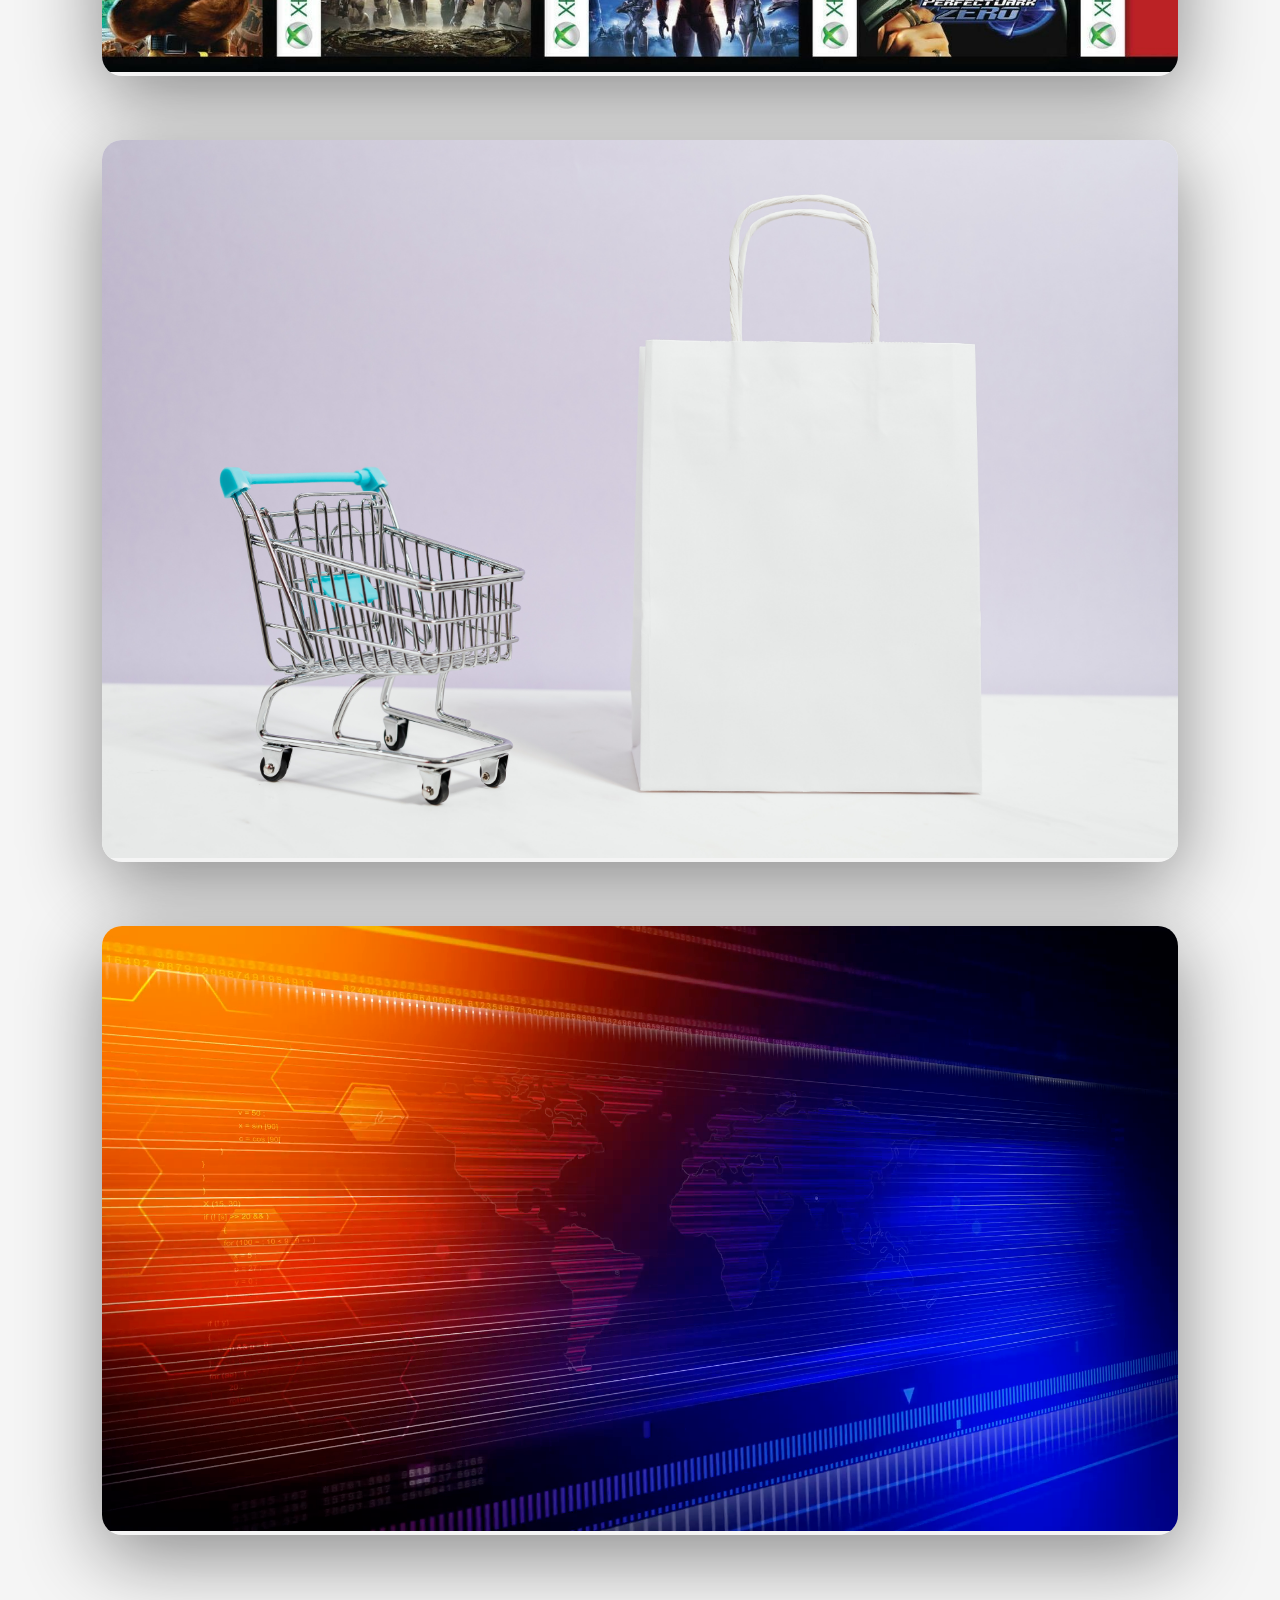
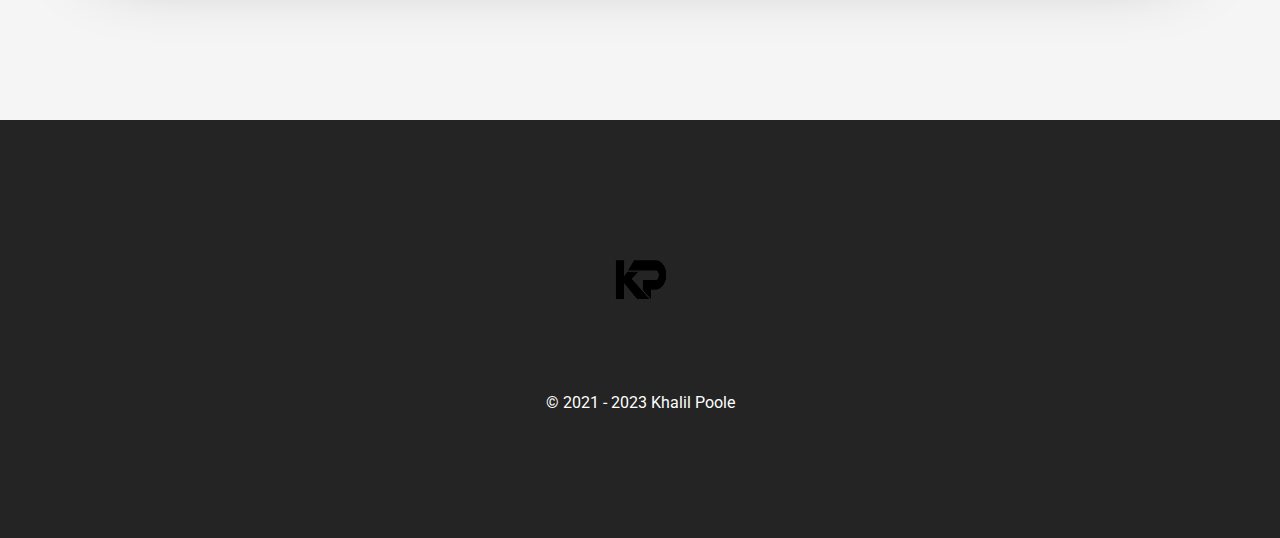
==== commit 0042f9f4: "New thumbnail" ====
--- a/index.html
+++ b/index.html
@@ -182,7 +182,7 @@
                 <ul class="project__list">
                     <li class="project">
                         <div class="project__wrapper">
-                            <img src="ProjectScreen3.png" class="project__img" alt="">
+                            <img src="vgp.jpg" class="project__img" alt="">
                             <div class="project__wrapper--bg"></div>
                             <div class="project__description">
                                 <h3 class="project__description--title">
@@ -246,11 +246,11 @@
                                     Utilize OpenAI to generate a news articles, and store multiple summaries with this simple, yet very effective application.
                                 </p>
                                 <div class="project__description--links">
-                                    <a href="https://github.com/khalil-poole/portfolio-first"
+                                    <a href="https://github.com/khalil-poole/ai-summarizer"
                                         class="project__description--link">
                                         <i class="fab fa-github"></i>
                                     </a>
-                                    <a href="https://khalil-poole.github.io/portfolio-first/"
+                                    <a href="https://tranquil-churros-92bb36.netlify.app/"
                                         class="project__description--link">
                                         <i class="fas fa-link"></i>
                                     </a>
--- a/styles.css
+++ b/styles.css
@@ -842,18 +842,30 @@
     }
 }
 
+/*Removed clutter, better visibility */
 @media (max-width: 640px) {
-    .project__description--title {
-        font-size: 24px;
-    }
-
+    .title {
+        font-size: 52px;
+    }
+    .header__para {
+        font-size: 18px;
+    }
+    .nav__link:first-child {
+        display: none;
+    }
+    .project__description--para {
+        display: none;
+    }
+    .project__description {
+        left: 0;
+        padding: 0;
+        width: 100%;
+        text-align: center;
+    }
     .project__description--sub-title {
         margin-bottom: 8px;
-        font-size: 12px;
-    }
-    
-    .project__description--para {
-        display: none;
-    }
-    
+    }
+    .modal__half {
+        padding: 40px;
+    }
 }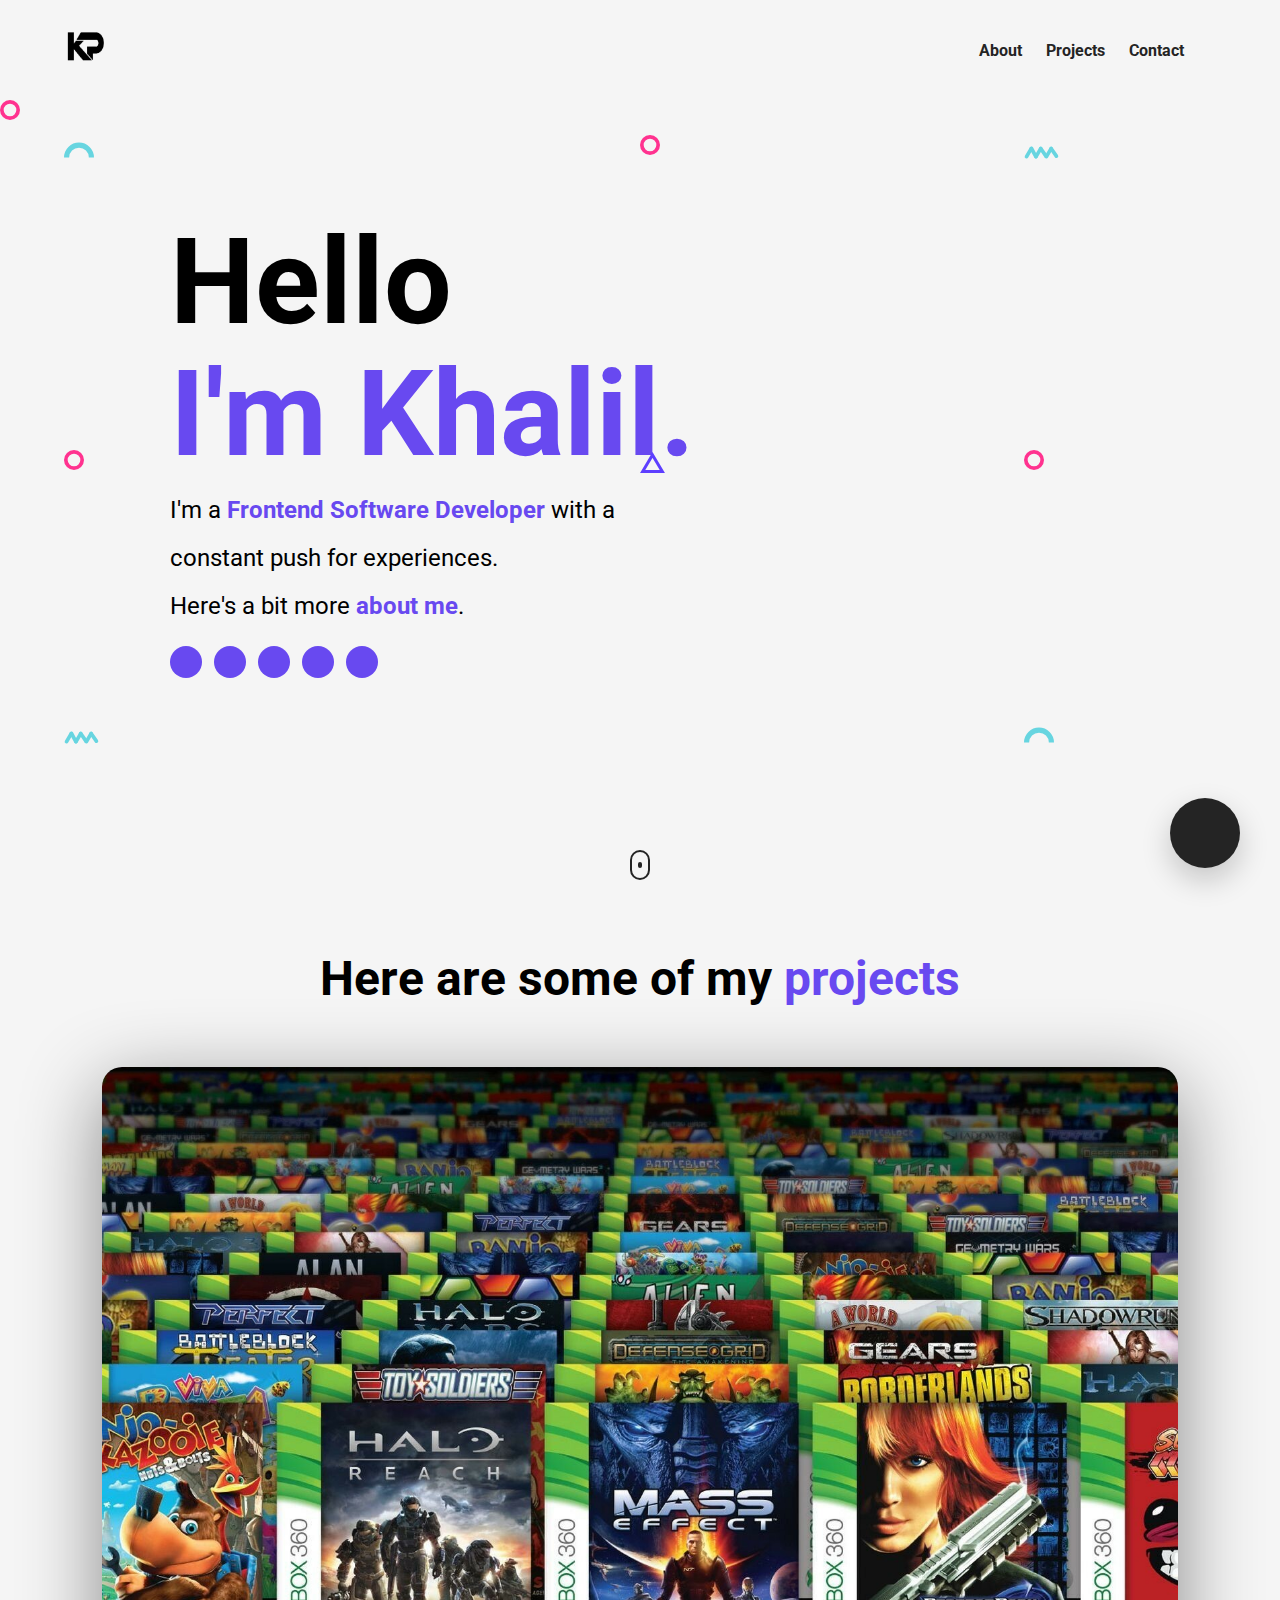
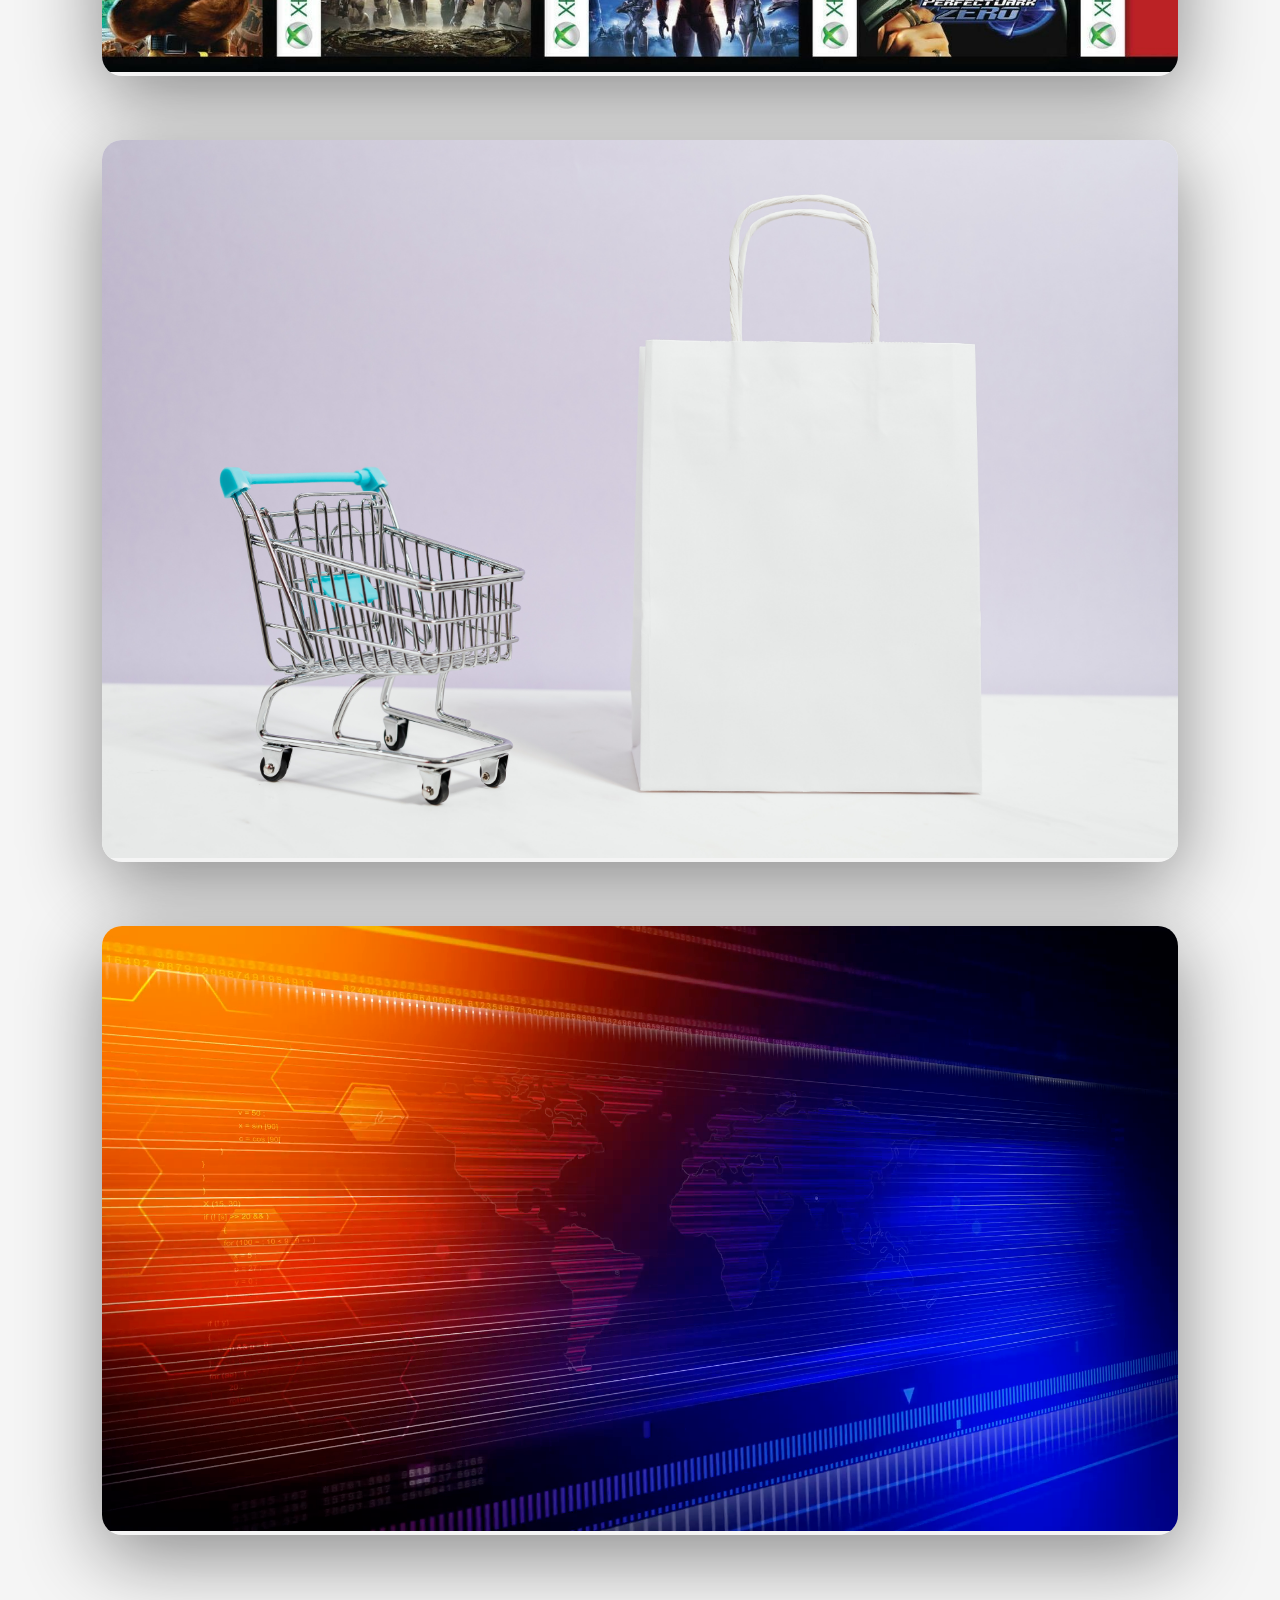
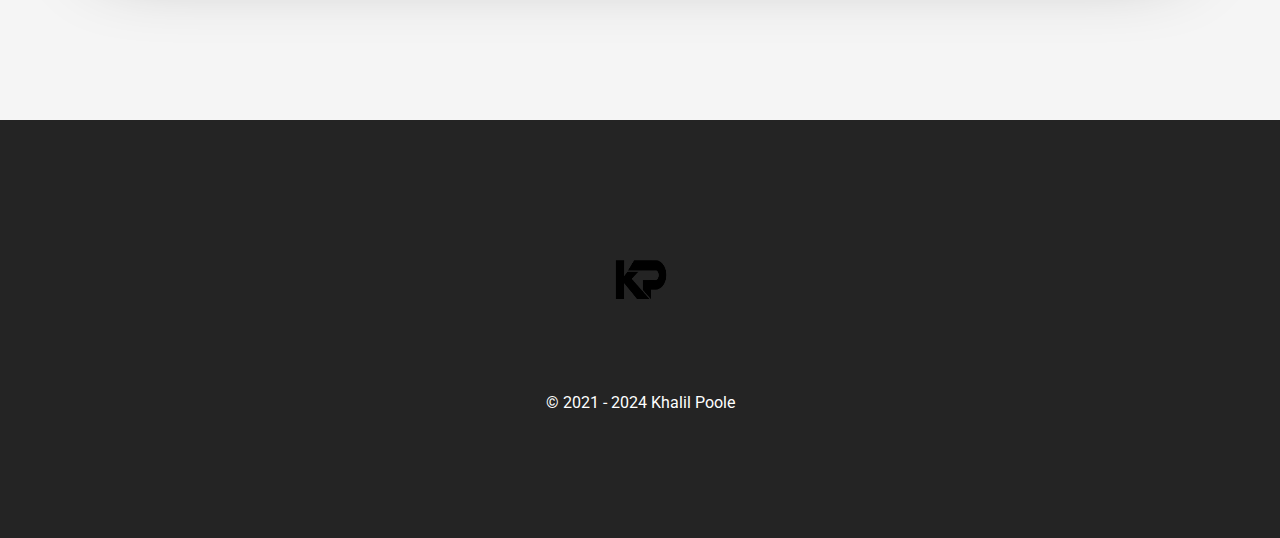
==== commit 534c93c8: "Updated Links" ====
--- a/index.html
+++ b/index.html
@@ -74,7 +74,7 @@
                     <a href="https://www.instagram.com/kp_develops/" class="social__link click">
                         <i class="fab fa-instagram"></i>
                     </a>
-                    <a href="Resume10-18-23Latest.pdf" target="_blank" class="social__link click">
+                    <a href="ResumeKhalilPooleAugust2024.pdf" target="_blank" class="social__link click">
                         <i class="fas fa-file-pdf"></i>
                     </a>
                 </div>
@@ -93,7 +93,7 @@
                 <h3 class="modal__title">Here's a bit about me</h3>
                 <h4 class="modal__sub--title modal__sub--title--about">Frontend Software Developer</h4>
                 <p class="modal__para">
-                    I'm a 30 year-old <b class="blue">front end web developer</b> with a strong passion for delivering
+                    I'm a 31 year-old <b class="blue">front end web developer</b> with a strong passion for delivering
                     great <b class="blue">user
                         experiences.</b>
                     <br>
@@ -295,7 +295,7 @@
                             <i class="fab fa-twitter fa-3x"></i>
                     </a>
 
-                    <a href="https://www.instagram.com/kp_develops/" target="_blank" class="
+                    <a href="https://www.instagram.com/kp_dfw/" target="_blank" class="
                     footer__social--link
                     link__hover-effect
                     link__hover-effect--white
@@ -303,7 +303,7 @@
                     <i class="fab fa-instagram fa-3x"></i>
                     </a>
 
-                    <a href="Resume10-18-23Latest.pdf" target="_blank" class="
+                    <a href="ResumeKhalilPooleAugust2024.pdf" target="_blank" class="
                             footer__social--link
                             link__hover-effect
                             link__hover-effect--white
@@ -312,7 +312,7 @@
                     </a>
 
                 </div>
-                <div class="footer__copyright">© 2021 - 2023 Khalil Poole</div>
+                <div class="footer__copyright">© 2021 - 2024 Khalil Poole</div>
             </div>
     </footer>
 </body>
